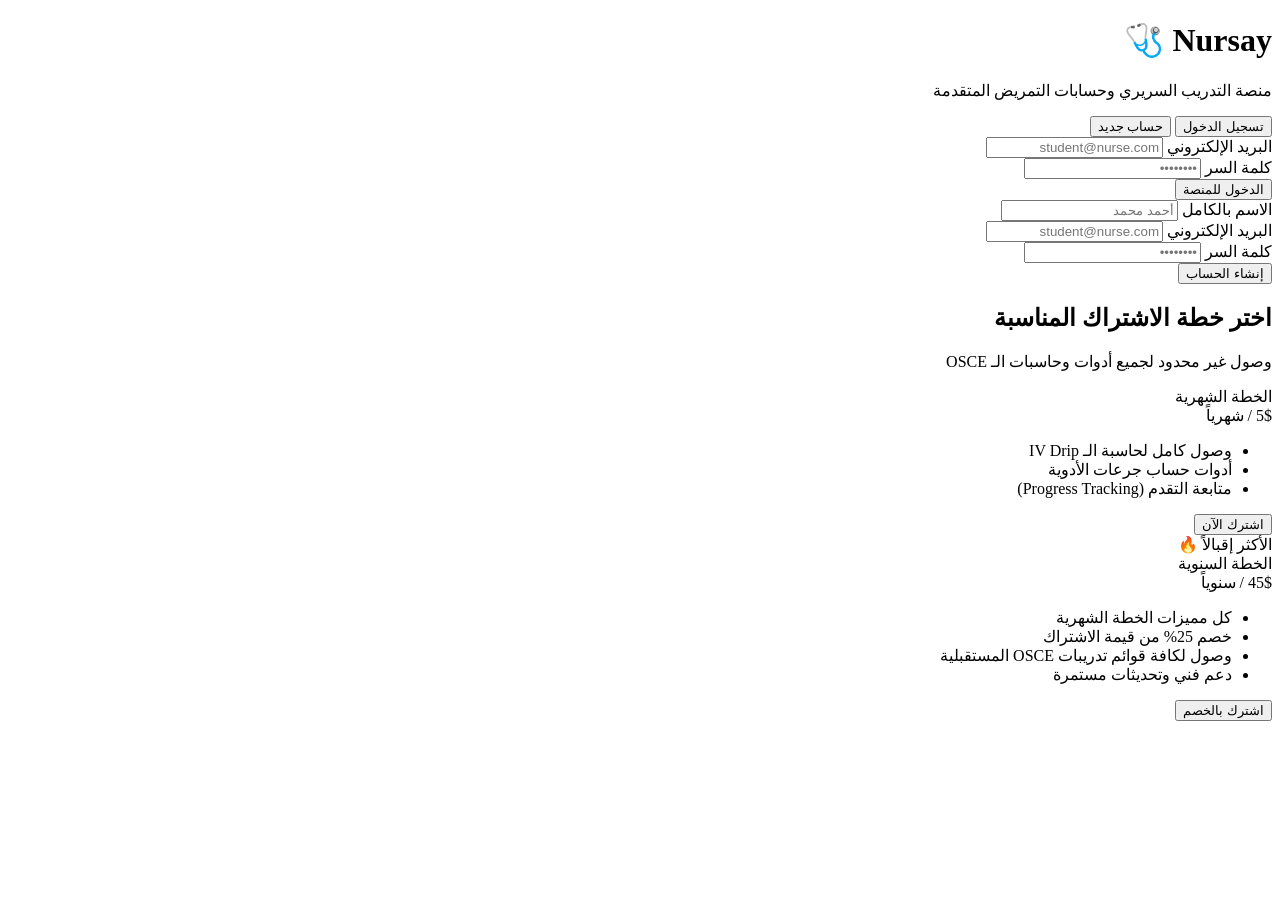
==== login.html @ a963523a "Add files via upload" ====
<!DOCTYPE html>
<html lang="ar" dir="rtl">
<head>
  <meta charset="UTF-8">
  <meta name="viewport" content="width=device-width, initial-scale=1.0">
  <title>Nursay | الانضمام والاشتراك</title>
  <link href="https://fonts.googleapis.com/css2?family=Tajawal:wght@400;500;700;800&display=swap" rel="stylesheet">
  <link rel="stylesheet" href="lodig.css">
</head>
<body>

  <!-- الهيدر واللوجو -->
  <div class="brand-header">
    <h1>Nursay 🩺</h1>
    <p>منصة التدريب السريري وحسابات التمريض المتقدمة</p>
  </div>

  <!-- كارت التسجيل ودخول الحساب -->
  <div class="auth-card">
    <div class="auth-tabs">
      <button class="tab-btn active" onclick="switchTab('login')">تسجيل الدخول</button>
      <button class="tab-btn" onclick="switchTab('signup')">حساب جديد</button>
    </div>

    <!-- فورم تسجيل الدخول -->
    <form id="login-form" class="form-toggle active" onsubmit="handleAuth(event)">
      <div class="input-group">
        <label>البريد الإلكتروني</label>
        <input type="email" placeholder="student@nurse.com" required>
      </div>
      <div class="input-group">
        <label>كلمة السر</label>
        <input type="password" placeholder="••••••••" required>
      </div>
      <button type="submit" class="submit-btn">الدخول للمنصة</button>
    </form>

    <!-- فورم حساب جديد -->
    <form id="signup-form" class="form-toggle" onsubmit="handleAuth(event)">
      <div class="input-group">
        <label>الاسم بالكامل</label>
        <input type="text" placeholder="أحمد محمد" required>
      </div>
      <div class="input-group">
        <label>البريد الإلكتروني</label>
        <input type="email" placeholder="student@nurse.com" required>
      </div>
      <div class="input-group">
        <label>كلمة السر</label>
        <input type="password" placeholder="••••••••" required>
      </div>
      <button type="submit" class="submit-btn">إنشاء الحساب</button>
    </form>
  </div>

  <!-- خطط الاشتراك -->
  <div class="plans-section">
    <h2 class="plans-title">اختر خطة الاشتراك المناسبة</h2>
    <p class="plans-subtitle">وصول غير محدود لجميع أدوات وحاسبات الـ OSCE</p>

    <div class="pricing-grid">
      
      <!-- الخطة الشهرية -->
      <div class="plan-card">
        <div class="plan-name">الخطة الشهرية</div>
        <div class="plan-price">5$ <span>/ شهرياً</span></div>
        <ul class="plan-features">
          <li>وصول كامل لحاسبة الـ IV Drip</li>
          <li>أدوات حساب جرعات الأدوية</li>
          <li>متابعة التقدم (Progress Tracking)</li>
        </ul>
        <button class="plan-btn" onclick="selectPlan('الشهري')">اشترك الآن</button>
      </div>

      <!-- الخطة السنوية -->
      <div class="plan-card featured">
        <div class="badge">الأكثر إقبالاً 🔥</div>
        <div class="plan-name">الخطة السنوية</div>
        <div class="plan-price">45$ <span>/ سنوياً</span></div>
        <ul class="plan-features">
          <li>كل مميزات الخطة الشهرية</li>
          <li>خصم 25% من قيمة الاشتراك</li>
          <li>وصول لكافة قوائم تدريبات OSCE المستقبلية</li>
          <li>دعم فني وتحديثات مستمرة</li>
        </ul>
        <button class="plan-btn" onclick="selectPlan('السنوي')">اشترك بالخصم</button>
      </div>

    </div>
  </div>

  <script src="login.js"></script>
</body>
</html>
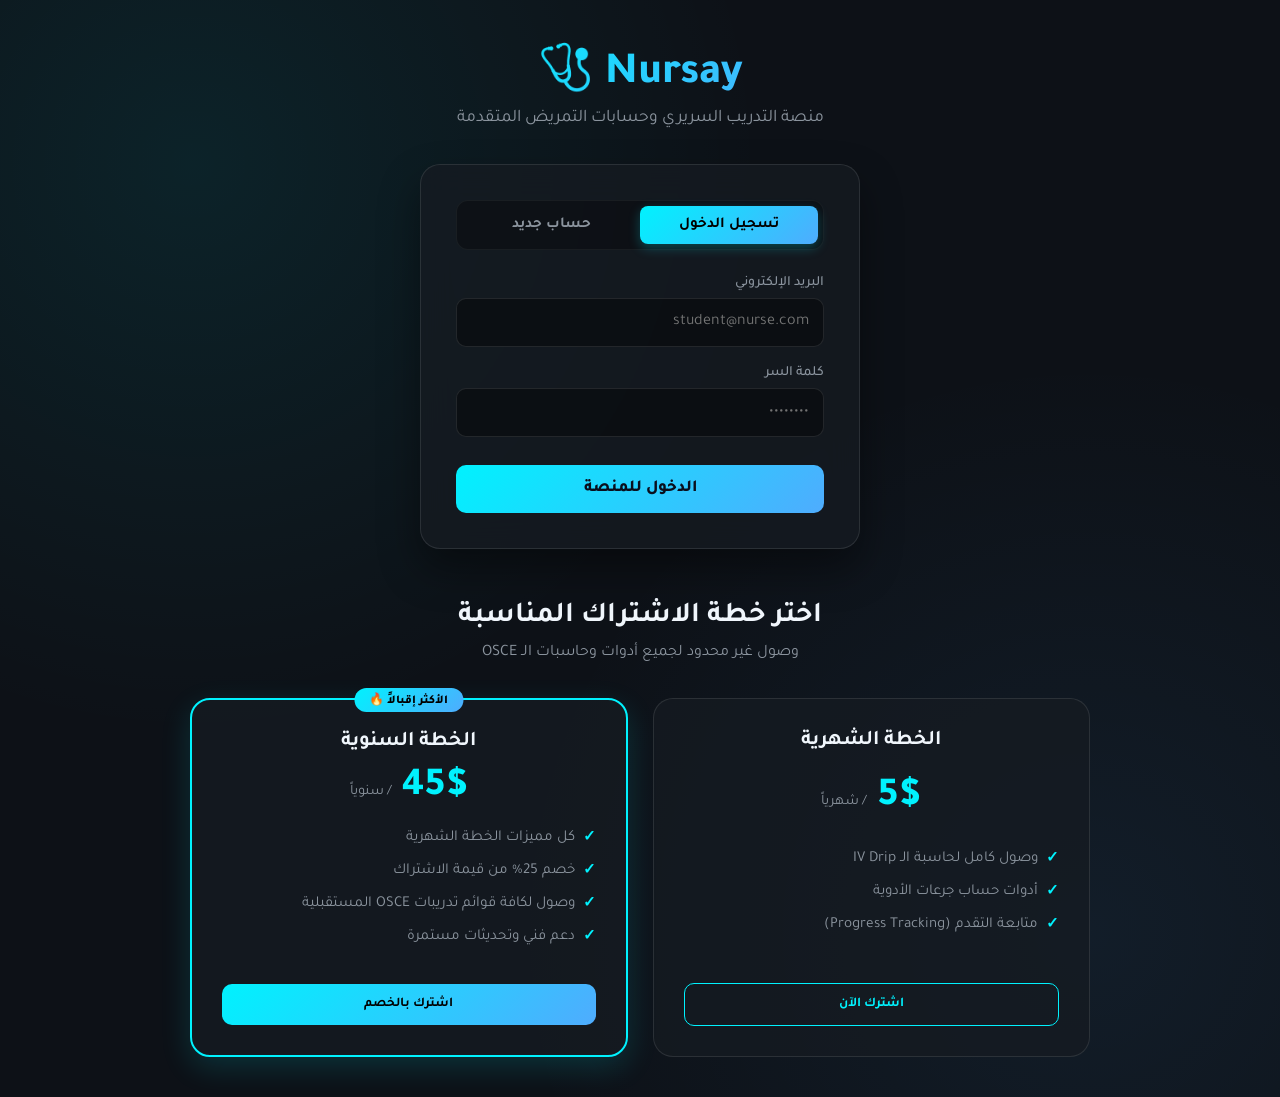
==== commit 4ca90adb: "Add files via upload" ====
--- a/login.html
+++ b/login.html
@@ -5,24 +5,91 @@
   <meta name="viewport" content="width=device-width, initial-scale=1.0">
   <title>Nursay | الانضمام والاشتراك</title>
   <link href="https://fonts.googleapis.com/css2?family=Tajawal:wght@400;500;700;800&display=swap" rel="stylesheet">
-  <link rel="stylesheet" href="lodig.css">
+  
+  <!-- بداية كود التصميم (CSS) -->
+  <style>
+    :root {
+      --bg-color: #0d1117;
+      --card-bg: rgba(22, 27, 34, 0.75);
+      --accent-cyan: #00f2fe;
+      --accent-blue: #4facfe;
+      --text-main: #f0f6fc;
+      --text-muted: #8b949e;
+      --border-color: rgba(255, 255, 255, 0.1);
+    }
+
+    * { box-sizing: border-box; margin: 0; padding: 0; font-family: 'Tajawal', sans-serif; }
+
+    body {
+      background-color: var(--bg-color);
+      background-image: radial-gradient(circle at 15% 15%, rgba(0, 242, 254, 0.08) 0%, transparent 40%),
+                        radial-gradient(circle at 85% 85%, rgba(79, 172, 254, 0.08) 0%, transparent 40%);
+      color: var(--text-main);
+      min-height: 100vh;
+      display: flex;
+      flex-direction: column;
+      align-items: center;
+      padding: 40px 20px;
+    }
+
+    .brand-header { text-align: center; margin-bottom: 35px; }
+    .brand-header h1 { font-size: 2.8rem; font-weight: 800; background: linear-gradient(135deg, var(--accent-cyan), var(--accent-blue)); -webkit-background-clip: text; -webkit-text-fill-color: transparent; }
+    .brand-header p { color: var(--text-muted); font-size: 1.1rem; margin-top: 5px; }
+
+    .auth-card { background: var(--card-bg); backdrop-filter: blur(16px); border: 1px solid var(--border-color); border-radius: 20px; padding: 35px; width: 100%; max-width: 440px; box-shadow: 0 20px 40px rgba(0, 0, 0, 0.4); margin-bottom: 50px; }
+    
+    .auth-tabs { display: flex; background: rgba(0, 0, 0, 0.3); padding: 5px; border-radius: 12px; margin-bottom: 25px; border: 1px solid rgba(255, 255, 255, 0.05); }
+    .tab-btn { flex: 1; padding: 10px; border: none; background: transparent; color: var(--text-muted); font-weight: 700; font-size: 0.95rem; border-radius: 8px; cursor: pointer; transition: all 0.3s ease; }
+    .tab-btn.active { background: linear-gradient(135deg, var(--accent-cyan), var(--accent-blue)); color: #000; box-shadow: 0 4px 12px rgba(0, 242, 254, 0.25); }
+
+    .input-group { margin-bottom: 18px; text-align: right; }
+    .input-group label { display: block; font-size: 0.88rem; color: var(--text-muted); margin-bottom: 6px; font-weight: 500; }
+    .input-group input { width: 100%; padding: 14px; background: rgba(0, 0, 0, 0.4); border: 1px solid var(--border-color); border-radius: 10px; color: #fff; font-size: 1rem; outline: none; }
+    .input-group input:focus { border-color: var(--accent-cyan); box-shadow: 0 0 8px rgba(0, 242, 254, 0.2); }
+
+    .submit-btn { width: 100%; padding: 14px; border: none; border-radius: 10px; background: linear-gradient(135deg, var(--accent-cyan), var(--accent-blue)); color: #0a0f1d; font-size: 1.05rem; font-weight: 800; cursor: pointer; margin-top: 10px; }
+    .submit-btn:hover { transform: translateY(-2px); box-shadow: 0 8px 20px rgba(0, 242, 254, 0.3); }
+
+    .plans-section { width: 100%; max-width: 900px; text-align: center; }
+    .plans-title { font-size: 1.8rem; font-weight: 700; margin-bottom: 10px; }
+    .plans-subtitle { color: var(--text-muted); margin-bottom: 35px; }
+
+    .pricing-grid { display: grid; grid-template-columns: repeat(auto-fit, minmax(280px, 1fr)); gap: 25px; }
+    .plan-card { background: var(--card-bg); border: 1px solid var(--border-color); border-radius: 20px; padding: 30px; display: flex; flex-direction: column; justify-content: space-between; position: relative; transition: all 0.3s ease; }
+    .plan-card:hover { border-color: var(--accent-cyan); transform: translateY(-5px); }
+    .plan-card.featured { border: 2px solid var(--accent-cyan); box-shadow: 0 10px 30px rgba(0, 242, 254, 0.15); }
+    
+    .badge { position: absolute; top: -12px; left: 50%; transform: translateX(-50%); background: linear-gradient(135deg, var(--accent-cyan), var(--accent-blue)); color: #000; font-weight: 800; font-size: 0.75rem; padding: 4px 15px; border-radius: 20px; }
+    
+    .plan-name { font-size: 1.3rem; font-weight: 700; margin-bottom: 10px; }
+    .plan-price { font-size: 2.5rem; font-weight: 800; color: var(--accent-cyan); margin-bottom: 15px; }
+    .plan-price span { font-size: 0.9rem; color: var(--text-muted); font-weight: 400; }
+
+    .plan-features { list-style: none; text-align: right; margin-bottom: 25px; }
+    .plan-features li { margin-bottom: 12px; color: var(--text-muted); font-size: 0.95rem; display: flex; align-items: center; gap: 8px; }
+    .plan-features li::before { content: "✓"; color: var(--accent-cyan); font-weight: bold; }
+
+    .plan-btn { padding: 12px; border: 1px solid var(--accent-cyan); background: transparent; color: var(--accent-cyan); font-weight: 700; border-radius: 10px; cursor: pointer; }
+    .plan-card.featured .plan-btn, .plan-btn:hover { background: linear-gradient(135deg, var(--accent-cyan), var(--accent-blue)); color: #000; border: none; }
+
+    .form-toggle { display: none; }
+    .form-toggle.active { display: block; }
+  </style>
+  <!-- نهاية كود التصميم -->
 </head>
 <body>
 
-  <!-- الهيدر واللوجو -->
   <div class="brand-header">
     <h1>Nursay 🩺</h1>
     <p>منصة التدريب السريري وحسابات التمريض المتقدمة</p>
   </div>
 
-  <!-- كارت التسجيل ودخول الحساب -->
   <div class="auth-card">
     <div class="auth-tabs">
       <button class="tab-btn active" onclick="switchTab('login')">تسجيل الدخول</button>
       <button class="tab-btn" onclick="switchTab('signup')">حساب جديد</button>
     </div>
 
-    <!-- فورم تسجيل الدخول -->
     <form id="login-form" class="form-toggle active" onsubmit="handleAuth(event)">
       <div class="input-group">
         <label>البريد الإلكتروني</label>
@@ -35,7 +102,6 @@
       <button type="submit" class="submit-btn">الدخول للمنصة</button>
     </form>
 
-    <!-- فورم حساب جديد -->
     <form id="signup-form" class="form-toggle" onsubmit="handleAuth(event)">
       <div class="input-group">
         <label>الاسم بالكامل</label>
@@ -53,14 +119,11 @@
     </form>
   </div>
 
-  <!-- خطط الاشتراك -->
   <div class="plans-section">
     <h2 class="plans-title">اختر خطة الاشتراك المناسبة</h2>
     <p class="plans-subtitle">وصول غير محدود لجميع أدوات وحاسبات الـ OSCE</p>
 
     <div class="pricing-grid">
-      
-      <!-- الخطة الشهرية -->
       <div class="plan-card">
         <div class="plan-name">الخطة الشهرية</div>
         <div class="plan-price">5$ <span>/ شهرياً</span></div>
@@ -72,7 +135,6 @@
         <button class="plan-btn" onclick="selectPlan('الشهري')">اشترك الآن</button>
       </div>
 
-      <!-- الخطة السنوية -->
       <div class="plan-card featured">
         <div class="badge">الأكثر إقبالاً 🔥</div>
         <div class="plan-name">الخطة السنوية</div>
@@ -85,10 +147,40 @@
         </ul>
         <button class="plan-btn" onclick="selectPlan('السنوي')">اشترك بالخصم</button>
       </div>
-
     </div>
   </div>
 
-  <script src="login.js"></script>
+  <!-- بداية كود البرمجة (JavaScript) -->
+  <script>
+    function switchTab(type) {
+      document.querySelectorAll('.tab-btn').forEach(btn => btn.classList.remove('active'));
+      document.querySelectorAll('.form-toggle').forEach(form => form.classList.remove('active'));
+
+      if (type === 'login') {
+        document.querySelectorAll('.tab-btn')[0].classList.add('active');
+        document.getElementById('login-form').classList.add('active');
+      } else {
+        document.querySelectorAll('.tab-btn')[1].classList.add('active');
+        document.getElementById('signup-form').classList.add('active');
+      }
+    }
+
+    function handleAuth(e) {
+      e.preventDefault();
+      localStorage.setItem('userLoggedIn', 'true');
+      alert('تم تسجيل الدخول بنجاح! جاري التوجيه للرئيسية...');
+      window.location.href = 'index.html';
+    }
+
+    function selectPlan(planType) {
+      if (!localStorage.getItem('userLoggedIn')) {
+        alert('برجاء تسجيل الدخول أو إنشاء حساب أولاً!');
+        window.scrollTo({ top: 0, behavior: 'smooth' });
+        return;
+      }
+      alert('تم اختيار الاشتراك ' + planType + '! سيتم توجيهك لصفحة الدفع.');
+    }
+  </script>
+  <!-- نهاية كود البرمجة -->
 </body>
 </html>
